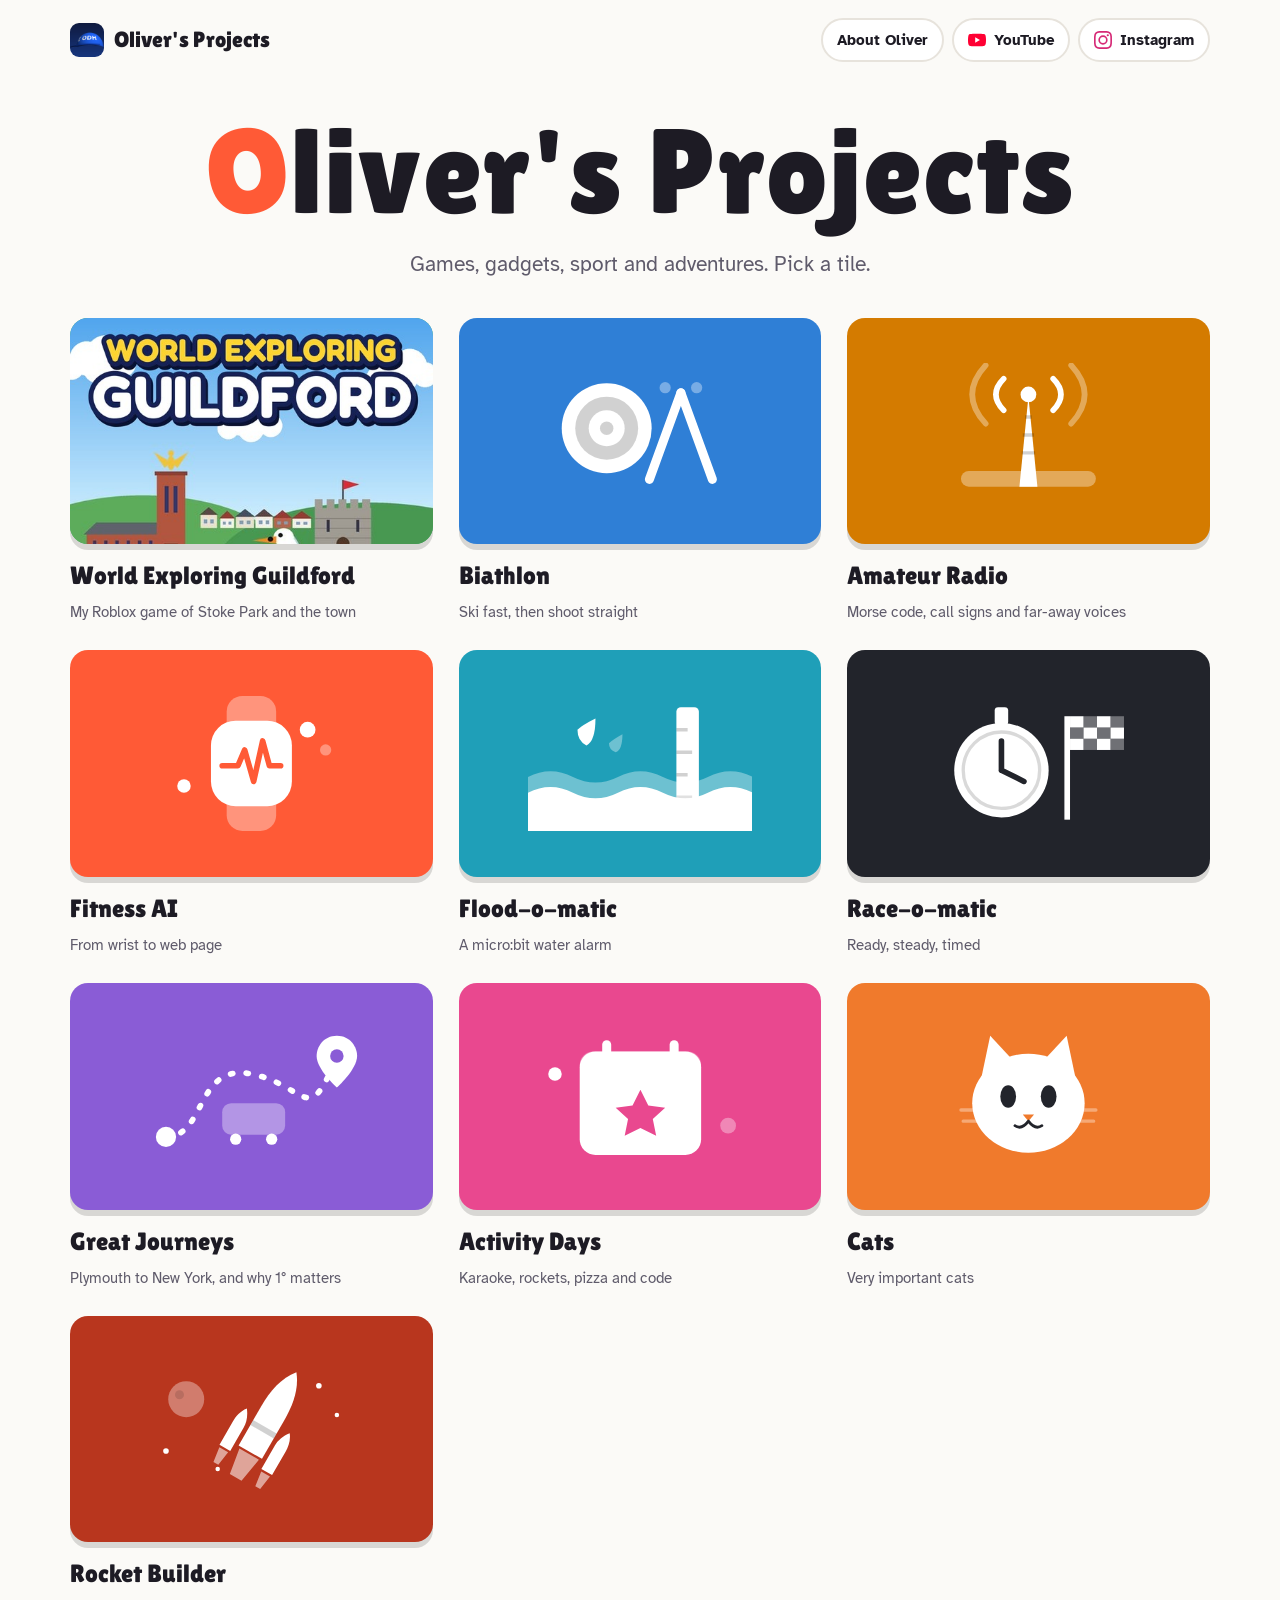
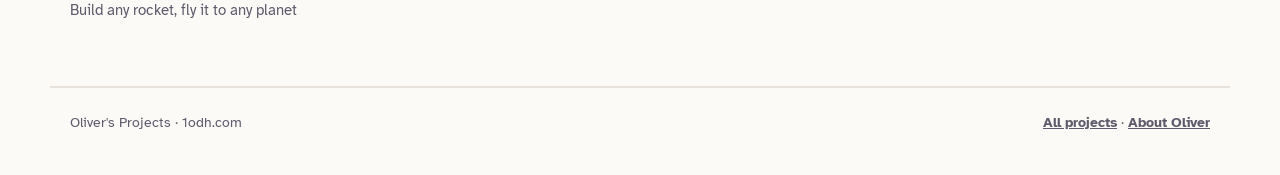
==== index.html @ 53d468f4 "Add files via upload" ====
<!doctype html>
<html lang="en-GB">
<head>
<meta charset="utf-8">
<meta name="viewport" content="width=device-width, initial-scale=1, viewport-fit=cover">
<title>Oliver&#x27;s Projects</title>
<meta name="description" content="Games, gadgets, sport and adventures: everything Oliver has been making.">
<link rel="preconnect" href="https://fonts.googleapis.com">
<link rel="preconnect" href="https://fonts.gstatic.com" crossorigin>
<link rel="stylesheet" href="https://fonts.googleapis.com/css2?family=Atkinson+Hyperlegible:wght@400;700&family=Lilita+One&display=swap">
<link rel="stylesheet" href="style.css">
<link rel="icon" href="favicon.ico" sizes="any">
<link rel="icon" type="image/png" href="favicon.png">
<link rel="apple-touch-icon" href="apple-touch-icon.png">
</head>
<body><header class="topbar">
  <a class="brand" href="index.html"><img class="brand-hat" src="favicon.png" alt="" width="34" height="34">Oliver's Projects</a>
  <nav class="nav" aria-label="Main">
    <a class="pill" href="about.html">About Oliver</a>
    <a class="pill yt" href="https://www.youtube.com/@HamTechVibes" target="_blank" rel="noopener"><svg viewBox="0 0 24 24" aria-hidden="true"><path d="M23.5 6.2a3 3 0 0 0-2.1-2.1C19.5 3.6 12 3.6 12 3.6s-7.5 0-9.4.5A3 3 0 0 0 .5 6.2 31 31 0 0 0 0 12a31 31 0 0 0 .5 5.8 3 3 0 0 0 2.1 2.1c1.9.5 9.4.5 9.4.5s7.5 0 9.4-.5a3 3 0 0 0 2.1-2.1A31 31 0 0 0 24 12a31 31 0 0 0-.5-5.8zM9.6 15.6V8.4l6.3 3.6-6.3 3.6z"/></svg>YouTube</a>
    <a class="pill ig" href="https://www.instagram.com/hamtechvibes" target="_blank" rel="noopener"><svg viewBox="0 0 24 24" aria-hidden="true"><path d="M12 2.2c3.2 0 3.6 0 4.8.1 3.3.1 4.8 1.7 4.9 4.9.1 1.3.1 1.6.1 4.8s0 3.6-.1 4.8c-.1 3.2-1.7 4.8-4.9 4.9-1.3.1-1.6.1-4.8.1s-3.6 0-4.8-.1c-3.3-.1-4.8-1.7-4.9-4.9C2.2 15.6 2.2 15.2 2.2 12s0-3.6.1-4.8C2.4 3.9 3.9 2.4 7.2 2.3 8.4 2.2 8.8 2.2 12 2.2zM12 0C8.7 0 8.3 0 7.1.1 2.7.3.3 2.7.1 7.1 0 8.3 0 8.7 0 12s0 3.7.1 4.9c.2 4.4 2.6 6.8 7 7C8.3 24 8.7 24 12 24s3.7 0 4.9-.1c4.4-.2 6.8-2.6 7-7 .1-1.2.1-1.6.1-4.9s0-3.7-.1-4.9c-.2-4.4-2.6-6.8-7-7C15.7 0 15.3 0 12 0zm0 5.8a6.2 6.2 0 1 0 0 12.4 6.2 6.2 0 0 0 0-12.4zM12 16a4 4 0 1 1 0-8 4 4 0 0 1 0 8zm6.4-11.8a1.4 1.4 0 1 0 0 2.9 1.4 1.4 0 0 0 0-2.9z"/></svg>Instagram</a>
  </nav>
</header>
<section class="home-hero">
  <h1><span class="o">O</span>liver's Projects</h1>
  <p>Games, gadgets, sport and adventures. Pick a tile.</p>
</section>
<main class="grid">
  <a class="tile" href="explore-guildford.html" style="--c: var(--t-guildford)">
    <div class="tile-art"><img src="guildford-explorers-icon.jpg" alt="" loading="lazy"></div>
    <span class="tile-name">World Exploring Guildford</span>
    <span class="tile-sub">My Roblox game of Stoke Park and the town</span>
  </a>
  <a class="tile" href="biathlon.html" style="--c: var(--t-biathlon)">
    <div class="tile-art"><svg viewBox="0 0 200 120" aria-hidden="true">
<circle cx="70" cy="58" r="40" fill="#fff"/><circle cx="70" cy="58" r="28" fill="rgba(0,0,0,.18)"/><circle cx="70" cy="58" r="16" fill="#fff"/><circle cx="70" cy="58" r="6" fill="rgba(0,0,0,.18)"/>
<rect x="118" y="20" width="8" height="90" rx="4" transform="rotate(20 122 65)" fill="#fff"/><rect x="146" y="20" width="8" height="90" rx="4" transform="rotate(-20 150 65)" fill="#fff"/>
<circle cx="150" cy="22" r="5" fill="rgba(255,255,255,.35)"/><circle cx="122" cy="22" r="5" fill="rgba(255,255,255,.35)"/>
</svg></div>
    <span class="tile-name">Biathlon</span>
    <span class="tile-sub">Ski fast, then shoot straight</span>
  </a>
  <a class="tile" href="amateur-radio.html" style="--c: var(--t-radio)">
    <div class="tile-art"><svg viewBox="0 0 200 120" aria-hidden="true">
<path d="M92 110 L100 30 L108 110Z" fill="#fff"/><path d="M94 80 H106 M95 64 H105 M97 48 H103" stroke="rgba(0,0,0,.18)" stroke-width="3"/>
<circle cx="100" cy="28" r="7" fill="#fff"/>
<path d="M78 14 Q64 28 78 42 M122 14 Q136 28 122 42" fill="none" stroke="#fff" stroke-width="5" stroke-linecap="round"/>
<path d="M62 2 Q38 28 62 54 M138 2 Q162 28 138 54" fill="none" stroke="rgba(255,255,255,.35)" stroke-width="5" stroke-linecap="round"/>
<rect x="40" y="96" width="120" height="14" rx="7" fill="rgba(255,255,255,.35)"/>
</svg></div>
    <span class="tile-name">Amateur Radio</span>
    <span class="tile-sub">Morse code, call signs and far-away voices</span>
  </a>
  <a class="tile" href="fitness-ai.html" style="--c: var(--t-fitness)">
    <div class="tile-art"><svg viewBox="0 0 200 120" aria-hidden="true">
<rect x="78" y="0" width="44" height="120" rx="14" fill="rgba(255,255,255,.35)"/>
<rect x="64" y="22" width="72" height="76" rx="22" fill="#fff"/>
<path d="M74 62 H88 L94 48 L102 76 L110 40 L116 62 H126" fill="none" stroke="#ff5a36" stroke-width="5" stroke-linecap="round" stroke-linejoin="round"/>
<circle cx="150" cy="30" r="7" fill="#fff"/><circle cx="166" cy="48" r="5" fill="rgba(255,255,255,.35)"/><circle cx="40" cy="80" r="6" fill="#fff"/>
</svg></div>
    <span class="tile-name">Fitness AI</span>
    <span class="tile-sub">From wrist to web page</span>
  </a>
  <a class="tile" href="flood-o-matic.html" style="--c: var(--t-flood)">
    <div class="tile-art"><svg viewBox="0 0 200 120" aria-hidden="true">
<rect x="132" y="10" width="20" height="100" rx="4" fill="#fff"/>
<path d="M132 30 H142 M132 50 H146 M132 70 H142 M132 90 H146" stroke="rgba(0,0,0,.18)" stroke-width="3"/>
<path d="M0 72 Q20 62 40 72 T80 72 T120 72 T160 72 T200 72 V120 H0Z" fill="rgba(255,255,255,.35)"/>
<path d="M0 86 Q20 76 40 86 T80 86 T120 86 T160 86 T200 86 V120 H0Z" fill="#fff"/>
<path d="M60 20 Q60 40 52 44 Q44 40 44 30 Q48 26 60 20Z" fill="#fff"/><path d="M84 34 Q84 48 78 50 Q72 48 72 42 Q75 39 84 34Z" fill="rgba(255,255,255,.35)"/>
</svg></div>
    <span class="tile-name">Flood-o-matic</span>
    <span class="tile-sub">A micro:bit water alarm</span>
  </a>
  <a class="tile" href="race-o-matic.html" style="--c: var(--t-race)">
    <div class="tile-art"><svg viewBox="0 0 200 120" aria-hidden="true">
<circle cx="76" cy="66" r="42" fill="#fff"/><rect x="70" y="10" width="12" height="16" rx="3" fill="#fff"/>
<circle cx="76" cy="66" r="34" fill="none" stroke="rgba(0,0,0,.15)" stroke-width="3"/>
<path d="M76 66 L76 40 M76 66 L96 76" stroke="#22242b" stroke-width="5" stroke-linecap="round"/>
<rect x="132" y="18" width="5" height="92" fill="#fff"/>
<g fill="#fff"><rect x="137" y="18" width="12" height="10"/><rect x="161" y="18" width="12" height="10"/><rect x="149" y="28" width="12" height="10"/><rect x="173" y="28" width="12" height="10"/><rect x="137" y="38" width="12" height="10"/><rect x="161" y="38" width="12" height="10"/></g>
<g fill="rgba(255,255,255,.35)"><rect x="149" y="18" width="12" height="10"/><rect x="173" y="18" width="12" height="10"/><rect x="137" y="28" width="12" height="10"/><rect x="161" y="28" width="12" height="10"/><rect x="149" y="38" width="12" height="10"/><rect x="173" y="38" width="12" height="10"/></g>
</svg></div>
    <span class="tile-name">Race-o-matic</span>
    <span class="tile-sub">Ready, steady, timed</span>
  </a>
  <a class="tile" href="great-journeys.html" style="--c: var(--t-journeys)">
    <div class="tile-art"><svg viewBox="0 0 200 120" aria-hidden="true">
<path d="M24 96 C60 96 50 30 100 40 S150 90 176 24" fill="none" stroke="#fff" stroke-width="5" stroke-dasharray="2 12" stroke-linecap="round"/>
<circle cx="24" cy="96" r="9" fill="#fff"/>
<path d="M176 6 C164 6 158 16 158 24 C158 36 176 52 176 52 C176 52 194 36 194 24 C194 16 188 6 176 6Z" fill="#fff"/><circle cx="176" cy="24" r="6" fill="#8a5cd6"/>
<rect x="74" y="66" width="56" height="28" rx="8" fill="rgba(255,255,255,.35)"/><circle cx="86" cy="98" r="5" fill="#fff"/><circle cx="118" cy="98" r="5" fill="#fff"/>
</svg></div>
    <span class="tile-name">Great Journeys</span>
    <span class="tile-sub">Plymouth to New York, and why 1° matters</span>
  </a>
  <a class="tile" href="activity-days.html" style="--c: var(--t-activity)">
    <div class="tile-art"><svg viewBox="0 0 200 120" aria-hidden="true">
<rect x="46" y="20" width="108" height="92" rx="14" fill="#fff"/><rect x="46" y="20" width="108" height="24" rx="12" fill="rgba(255,255,255,.35)"/>
<rect x="66" y="10" width="8" height="20" rx="4" fill="#fff"/><rect x="126" y="10" width="8" height="20" rx="4" fill="#fff"/>
<path d="M100 54 L107 68 L122 70 L111 80 L114 95 L100 88 L86 95 L89 80 L78 70 L93 68Z" fill="#e9488f"/>
<circle cx="24" cy="40" r="6" fill="#fff"/><circle cx="178" cy="86" r="7" fill="rgba(255,255,255,.35)"/>
</svg></div>
    <span class="tile-name">Activity Days</span>
    <span class="tile-sub">Karaoke, rockets, pizza and code</span>
  </a>
  <a class="tile" href="cats.html" style="--c: var(--t-cats)">
    <div class="tile-art"><svg viewBox="0 0 200 120" aria-hidden="true">
<path d="M58 44 L66 6 L92 34Z" fill="#fff"/><path d="M142 44 L134 6 L108 34Z" fill="#fff"/>
<ellipse cx="100" cy="66" rx="50" ry="44" fill="#fff"/>
<ellipse cx="82" cy="60" rx="7" ry="10" fill="#22242b"/><ellipse cx="118" cy="60" rx="7" ry="10" fill="#22242b"/>
<path d="M95 76 L105 76 L100 82Z" fill="#f07a2c"/>
<path d="M100 82 Q94 90 88 86 M100 82 Q106 90 112 86" fill="none" stroke="#22242b" stroke-width="2.5" stroke-linecap="round"/>
<path d="M40 72 H70 M42 82 H70 M130 72 H160 M130 82 H158" stroke="rgba(255,255,255,.35)" stroke-width="3" stroke-linecap="round"/>
</svg></div>
    <span class="tile-name">Cats</span>
    <span class="tile-sub">Very important cats</span>
  </a>
  <a class="tile" href="mars-rocket.html" style="--c: var(--t-rocket)">
    <div class="tile-art"><svg viewBox="0 0 200 120" aria-hidden="true">
<circle cx="42" cy="34" r="16" fill="rgba(255,255,255,.35)"/><circle cx="36" cy="30" r="4" fill="rgba(0,0,0,.12)"/>
<g fill="#fff"><circle cx="160" cy="22" r="2.5"/><circle cx="176" cy="48" r="2"/><circle cx="70" cy="96" r="2"/><circle cx="24" cy="80" r="2.5"/></g>
<g transform="rotate(30 110 62)">
<path d="M110 2c-9 11-12 26-12 42v40h24V44c0-16-3-31-12-42z" fill="#fff"/>
<rect x="98" y="58" width="24" height="5" fill="rgba(0,0,0,.18)"/>
<path d="M88 52c-4 5-5 11-5 16v24h11V68c0-5-2-11-6-16zM132 52c-4 5-6 11-6 16v24h11V68c0-5-1-11-5-16z" fill="#fff"/>
<path d="M100 86h20l-4 24h-12zM84 94h9l-2 14h-5zM127 94h9l-2 14h-5z" fill="rgba(255,255,255,.55)"/>
</g>
</svg></div>
    <span class="tile-name">Rocket Builder</span>
    <span class="tile-sub">Build any rocket, fly it to any planet</span>
  </a>
</main>
<footer class="site">
  <span>Oliver's Projects · 1odh.com</span>
  <span><a href="index.html">All projects</a> · <a href="about.html">About Oliver</a></span>
</footer>
</body>
</html>
---- style.css ----
/* Oliver's Projects — shared styles
   Layout: big playful title, then a grid of chunky coloured tiles, each a little poster for one project. */
:root {
  --bg: #fbfaf7;
  --surface: #ffffff;
  --ink: #1d1b24;
  --muted: #5f5b6b;
  --line: #e7e3dc;
  --accent: #ff5a36;
  --display: "Lilita One", "Arial Rounded MT Bold", "Trebuchet MS", sans-serif;
  --body: "Atkinson Hyperlegible", "Segoe UI", system-ui, sans-serif;
  --mono: "JetBrains Mono", ui-monospace, Menlo, monospace;

  /* tile colours */
  --t-guildford: #3fae6a;
  --t-biathlon: #2f7fd6;
  --t-radio: #d47b00;
  --t-fitness: #ff5a36;
  --t-flood: #1f9fb8;
  --t-race: #22242b;
  --t-journeys: #8a5cd6;
  --t-activity: #e9488f;
  --t-cats: #f07a2c;
  --t-rocket: #b8361e;
}
@media (prefers-color-scheme: dark) {
  :root:not([data-theme="light"]) {
    --bg: #15141a; --surface: #1e1d25; --ink: #f2f0f6; --muted: #a8a3b5; --line: #2e2c38;
    --t-race: #3a3d48; color-scheme: dark;
  }
}
:root[data-theme="dark"] {
  --bg: #15141a; --surface: #1e1d25; --ink: #f2f0f6; --muted: #a8a3b5; --line: #2e2c38;
  --t-race: #3a3d48; color-scheme: dark;
}

* { box-sizing: border-box; }
html { -webkit-text-size-adjust: 100%; }
body { margin: 0; background: var(--bg); color: var(--ink); font: 17px/1.6 var(--body); }
img, svg { max-width: 100%; }
a { color: inherit; }
a:focus-visible, button:focus-visible { outline: 3px solid var(--accent); outline-offset: 3px; border-radius: 6px; }
h1, h2, h3 { font-family: var(--display); font-weight: 400; line-height: 1.05; margin: 0; text-wrap: balance; letter-spacing: 0.01em; }
p { margin: 0; }

/* ---------- top bar ---------- */
.topbar { max-width: 1180px; margin: 0 auto; padding-inline: 20px; padding-block: 18px;
  display: flex; flex-wrap: wrap; align-items: center; justify-content: space-between; gap: 12px; }
.brand { font-family: var(--display); font-size: 22px; text-decoration: none; display: inline-flex; align-items: center; gap: 10px; }
.brand-dot { width: 30px; height: 30px; border-radius: 9px; background: var(--accent); display: grid; place-items: center; color: #fff; font-size: 15px; }
.nav { display: flex; flex-wrap: wrap; gap: 8px; align-items: center; }
.pill { display: inline-flex; align-items: center; gap: 8px; text-decoration: none; font-weight: 700; font-size: 15px;
  padding: 8px 14px; border-radius: 999px; border: 2px solid var(--line); background: var(--surface);
  transition: transform .15s ease, border-color .15s ease; }
.pill:hover { transform: translateY(-2px); border-color: var(--ink); }
.pill svg { width: 18px; height: 18px; flex: none; }
.pill.yt svg { fill: #ff0033; }
.pill.ig svg { fill: #d62976; }

/* ---------- home hero ---------- */
.home-hero { max-width: 1180px; margin: 0 auto; padding-inline: 20px; padding-block: 28px 36px; text-align: center; display: grid; gap: 14px; justify-items: center; }
.home-hero h1 { font-size: clamp(54px, 11vw, 120px); }
.home-hero h1 .o { color: var(--accent); display: inline-block; transform: rotate(-6deg); }
.home-hero p { color: var(--muted); font-size: clamp(17px, 2.2vw, 21px); max-width: 40ch; }

/* ---------- tile grid ---------- */
.grid { max-width: 1180px; margin: 0 auto; padding-inline: 20px; padding-block: 0 64px;
  display: grid; grid-template-columns: repeat(auto-fill, minmax(min(100%, 320px), 1fr)); gap: 26px; }
.tile { display: grid; gap: 12px; text-decoration: none; color: inherit; }
.tile-art { aspect-ratio: 16 / 10; border-radius: 18px; background: var(--c); position: relative; overflow: hidden;
  display: grid; place-items: center; box-shadow: 0 6px 0 rgba(0,0,0,.14);
  transition: transform .2s cubic-bezier(.3,1.6,.5,1), box-shadow .2s ease; max-width: 100%; }
.tile-art svg { width: 62%; height: auto; }
.tile:hover .tile-art { transform: translateY(-6px) rotate(-1deg); box-shadow: 0 12px 0 rgba(0,0,0,.14); }
.tile-name { font-family: var(--display); font-size: 25px; }
.tile-sub { color: var(--muted); font-size: 15px; margin-top: -8px; }
@media (prefers-reduced-motion: reduce) { .tile-art, .pill { transition: none; } .tile:hover .tile-art { transform: none; } }

/* ---------- project page ---------- */
.p-hero { background: var(--c); color: #fff; }
.p-hero-inner { max-width: 1080px; margin: 0 auto; padding-inline: 20px; padding-block: 36px 44px;
  display: grid; grid-template-columns: minmax(0, 1.3fr) minmax(0, 1fr); gap: 28px; align-items: center; }
.p-hero h1 { font-size: clamp(44px, 8vw, 84px); }
.p-hero .tagline { font-size: clamp(18px, 2.4vw, 22px); opacity: .95; max-width: 34ch; margin-top: 12px; }
.p-hero .back { display: inline-block; margin-bottom: 18px; font-weight: 700; text-decoration: none; opacity: .9; }
.p-hero .back:hover { opacity: 1; text-decoration: underline; }
.p-hero svg { width: 100%; max-width: 360px; justify-self: center; }
@media (max-width: 720px) { .p-hero-inner { grid-template-columns: 1fr; } .p-hero svg { max-width: 220px; } }

.content { max-width: 760px; margin: 0 auto; padding-inline: 20px; padding-block: 44px 72px; display: grid; gap: 40px; }
.block { display: grid; gap: 14px; }
.block h2 { font-size: 32px; }
.block p, .block li { max-width: 65ch; }
.block ul { margin: 0; padding-left: 22px; display: grid; gap: 6px; }
.facts { display: grid; grid-template-columns: repeat(auto-fit, minmax(min(100%, 200px), 1fr)); gap: 12px; }
.fact { background: var(--surface); border: 2px solid var(--line); border-radius: 14px; padding: 14px 16px; display: grid; gap: 4px; }
.fact b { font-family: var(--display); font-weight: 400; font-size: 20px; color: var(--c); }
.fact span { color: var(--muted); font-size: 15px; }
.todo { border: 2px dashed var(--line); border-radius: 14px; padding: 16px 18px; color: var(--muted); font-style: italic; }
.todo::before { content: "To fill in: "; font-style: normal; font-weight: 700; color: var(--c); }
.steps { list-style: none; padding: 0; margin: 0; display: grid; gap: 10px; counter-reset: s; }
.steps li { display: grid; grid-template-columns: 36px minmax(0, 1fr); gap: 12px; align-items: start; }
.steps li::before { counter-increment: s; content: counter(s); width: 36px; height: 36px; border-radius: 50%;
  display: grid; place-items: center; background: var(--c); color: #fff; font-family: var(--display); font-size: 18px; }
.steps li div { padding-top: 5px; min-width: 0; }
.steps li span { color: var(--muted); }
.cta { display: inline-flex; align-items: center; gap: 8px; background: var(--c); color: #fff; text-decoration: none;
  font-weight: 700; padding: 12px 20px; border-radius: 999px; justify-self: start; box-shadow: 0 4px 0 rgba(0,0,0,.18); }
.cta:hover { transform: translateY(-2px); }

.more { max-width: 1080px; margin: 0 auto; padding-inline: 20px; padding-block: 0 64px; display: grid; gap: 18px; }
.more h2 { font-size: 28px; }
.more-row { display: grid; grid-template-columns: repeat(auto-fill, minmax(min(100%, 150px), 1fr)); gap: 14px; }
.more-row a { display: grid; gap: 8px; text-decoration: none; font-weight: 700; font-size: 15px; }
.more-row .mini { aspect-ratio: 16 / 10; border-radius: 12px; background: var(--c); display: grid; place-items: center; }
.more-row .mini svg { width: 55%; height: auto; }

/* ---------- about ---------- */
.about-hero { max-width: 1080px; margin: 0 auto; padding-inline: 20px; padding-block: 24px 8px;
  display: grid; grid-template-columns: auto minmax(0, 1fr); gap: 28px; align-items: center; }
.avatar { width: 150px; height: 150px; border-radius: 40px; background: var(--accent); display: grid; place-items: center; transform: rotate(-4deg); }
.avatar span { font-family: var(--display); color: #fff; font-size: 64px; }
.about-hero h1 { font-size: clamp(44px, 8vw, 80px); }
@media (max-width: 560px) { .about-hero { grid-template-columns: 1fr; } .avatar { width: 110px; height: 110px; border-radius: 30px; } .avatar span { font-size: 46px; } }
.tags { display: flex; flex-wrap: wrap; gap: 8px; }
.tag { padding: 6px 12px; border-radius: 999px; background: var(--surface); border: 2px solid var(--line); font-size: 15px; font-weight: 700; }

footer.site { max-width: 1180px; margin: 0 auto; padding-inline: 20px; padding-block: 24px 40px; border-top: 2px solid var(--line);
  color: var(--muted); font-size: 14px; display: flex; flex-wrap: wrap; justify-content: space-between; gap: 10px; }
footer.site a { font-weight: 700; }

/* ---------- interactive toys on project pages ---------- */
.toy { background: var(--surface); border: 2px solid var(--line); border-radius: 18px; padding: 18px; display: grid; gap: 14px; }
.toy-head { display: flex; flex-wrap: wrap; justify-content: space-between; align-items: baseline; gap: 8px; }
.toy-head h2 { font-size: 28px; }
.toy-note { color: var(--muted); font-size: 15px; }
.btn { font: 700 16px var(--body); border: 0; border-radius: 999px; padding: 10px 18px; cursor: pointer;
  background: var(--c); color: #fff; box-shadow: 0 4px 0 rgba(0,0,0,.18); }
.btn:active { transform: translateY(2px); box-shadow: 0 2px 0 rgba(0,0,0,.18); }
.btn.ghost { background: var(--surface); color: var(--ink); border: 2px solid var(--line); box-shadow: none; }
.toy canvas { width: 100%; height: auto; display: block; border-radius: 12px; touch-action: manipulation; cursor: crosshair; max-width: 100%; }
.score { font: 400 22px var(--display); }
.row { display: flex; flex-wrap: wrap; gap: 10px; align-items: center; }
.toy input[type="text"] { font: 17px var(--body); padding: 10px 14px; border-radius: 12px; border: 2px solid var(--line);
  background: var(--bg); color: var(--ink); flex: 1 1 220px; min-width: 0; }
.toy input[type="range"] { flex: 1 1 220px; accent-color: var(--c); }
.morse { font: 500 20px/1.7 var(--mono); letter-spacing: .08em; overflow-wrap: anywhere; min-height: 1.7em; color: var(--c); }
.big-number { font: 400 clamp(36px, 7vw, 56px)/1 var(--display); color: var(--c); font-variant-numeric: tabular-nums; }
.chain { display: grid; grid-template-columns: repeat(3, minmax(0, 1fr)); gap: 10px; }
.node { border-radius: 14px; border: 2px solid var(--line); padding: 12px; display: grid; gap: 6px; justify-items: center; text-align: center; font-size: 14px; color: var(--muted); }
.node b { color: var(--ink); font-size: 15px; }
.led { display: grid; grid-template-columns: repeat(5, 10px); gap: 3px; }
.led i { width: 10px; height: 10px; border-radius: 2px; background: var(--line); }
.led i.on { background: #ff3b30; box-shadow: 0 0 6px #ff3b30; }
@media (max-width: 480px) { .chain { grid-template-columns: 1fr; } }

/* ---------- game card, hat, call sign ---------- */
.game-card { display: grid; grid-template-columns: minmax(0, 200px) minmax(0, 1fr); gap: 22px; align-items: center;
  background: var(--surface); border: 2px solid var(--line); border-radius: 18px; padding: 18px; }
.game-card img { width: 100%; height: auto; border-radius: 16px; display: block; max-width: 100%; }
.game-card-text { display: grid; gap: 10px; min-width: 0; }
.game-card-text h2 { font-size: 30px; }
.game-card.hat { grid-template-columns: minmax(0, 150px) minmax(0, 1fr); }
@media (max-width: 520px) { .game-card, .game-card.hat { grid-template-columns: 1fr; } .game-card img { max-width: 220px; } }
.callsign { display: grid; gap: 4px; justify-items: start; background: var(--c); color: #fff; border-radius: 18px; padding: 20px 22px; box-shadow: 0 6px 0 rgba(0,0,0,.14); }
.cs-label { font-weight: 700; font-size: 14px; letter-spacing: .1em; text-transform: uppercase; opacity: .9; }
.cs { font: 400 clamp(48px, 11vw, 84px)/1 var(--display); letter-spacing: .04em; }
.cs-phon { font-size: 15px; opacity: .95; }
.tile-art img { width: 100%; height: 100%; object-fit: cover; display: block; }
.more-row .mini { position: relative; overflow: hidden; }
/* picture tiles: pin the image inside the tile so it can't spill over its neighbours */
.more-row .mini img { position: absolute; inset: 0; width: 100%; height: 100%; object-fit: cover; object-position: top; border-radius: 12px; display: block; }
.photo { margin: 0; display: grid; gap: 8px; }
.photo img { width: 100%; height: auto; border-radius: 18px; display: block; max-width: 100%; }
.photo figcaption { color: var(--muted); font-size: 15px; }
.brand-hat { width: 34px; height: 34px; border-radius: 9px; display: block; }
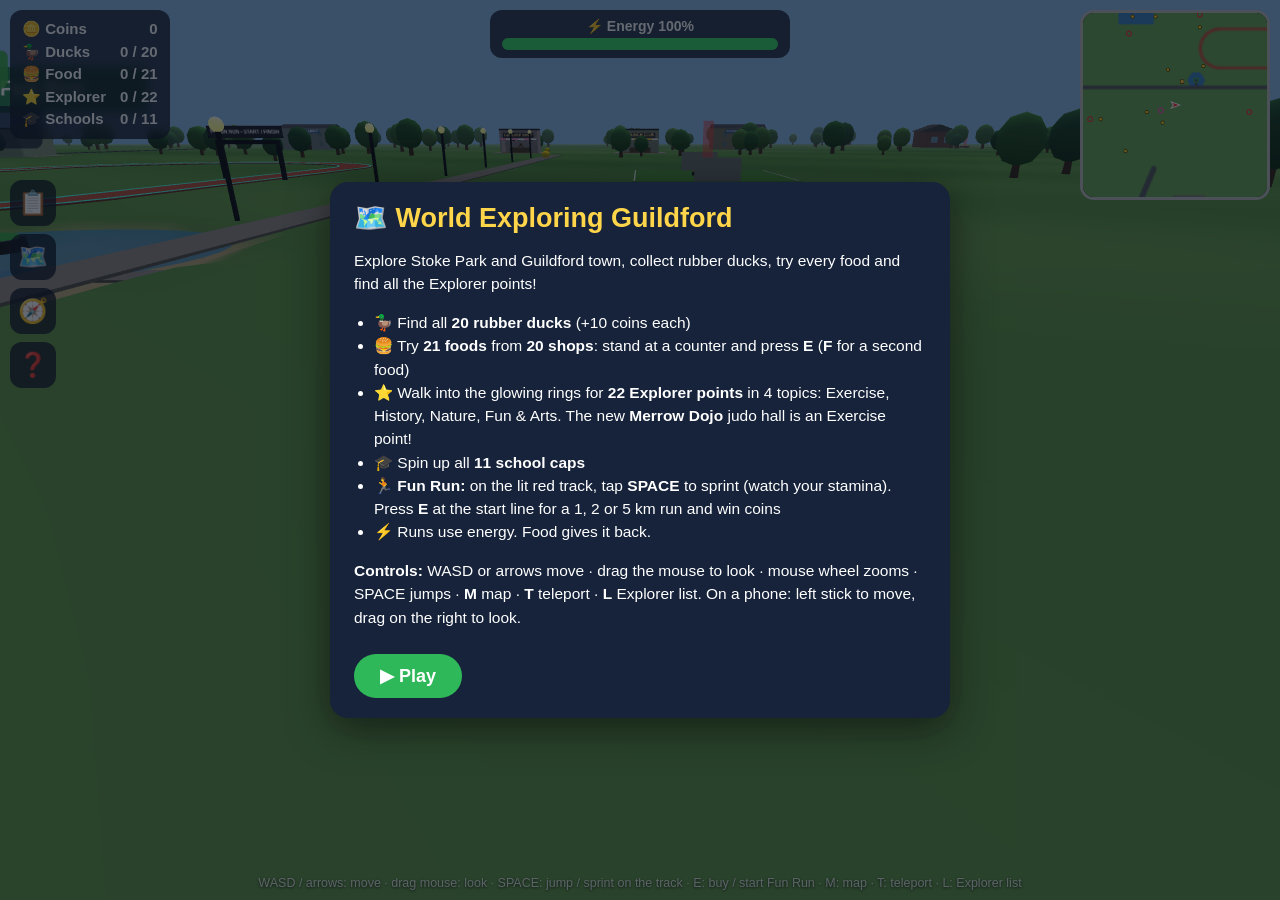
==== commit 35486915: "Add files via upload" ====
--- a/index.html
+++ b/index.html
@@ -1,139 +1,108 @@
-<!doctype html>
-<html lang="en-GB">
+<!DOCTYPE html>
+<html lang="en">
 <head>
 <meta charset="utf-8">
-<meta name="viewport" content="width=device-width, initial-scale=1, viewport-fit=cover">
-<title>Oliver&#x27;s Projects</title>
-<meta name="description" content="Games, gadgets, sport and adventures: everything Oliver has been making.">
-<link rel="preconnect" href="https://fonts.googleapis.com">
-<link rel="preconnect" href="https://fonts.gstatic.com" crossorigin>
-<link rel="stylesheet" href="https://fonts.googleapis.com/css2?family=Atkinson+Hyperlegible:wght@400;700&family=Lilita+One&display=swap">
-<link rel="stylesheet" href="style.css">
-<link rel="icon" href="favicon.ico" sizes="any">
-<link rel="icon" type="image/png" href="favicon.png">
-<link rel="apple-touch-icon" href="apple-touch-icon.png">
+<meta name="viewport" content="width=device-width, initial-scale=1, maximum-scale=1, user-scalable=no">
+<title>World Exploring Guildford · Oliver&#x27;s Projects</title>
+<link rel="icon" type="image/png" href="../favicon.png">
+<style>
+  :root { --ink:#fff; --panel:rgba(18,26,40,.78); --gold:#ffd54a; }
+  * { box-sizing:border-box; -webkit-tap-highlight-color:transparent; }
+  html,body { margin:0; height:100%; overflow:hidden; background:#8fbce8; font-family:"Segoe UI",Roboto,Arial,sans-serif; color:var(--ink); touch-action:none; user-select:none; }
+  canvas#view { position:fixed; inset:0; width:100%; height:100%; display:block; }
+  .panel { background:var(--panel); border-radius:12px; padding:8px 12px; backdrop-filter:blur(4px); }
+  #stats { position:fixed; left:10px; top:10px; font-size:15px; line-height:1.5; font-weight:600; min-width:150px; }
+  #stats div span { float:right; margin-left:14px; font-variant-numeric:tabular-nums; }
+  #energyBox { position:fixed; left:50%; top:10px; transform:translateX(-50%); width:min(300px,50vw); text-align:center; font-weight:700; font-size:14px; }
+  .bar { height:12px; border-radius:7px; background:rgba(255,255,255,.2); overflow:hidden; margin-top:4px; }
+  .bar > i { display:block; height:100%; width:50%; background:#3ddc6b; transition:width .15s; }
+  #runBox { position:fixed; left:50%; top:78px; transform:translateX(-50%); width:min(330px,70vw); display:none; font-size:14px; font-weight:700; }
+  #runBox .row { margin:3px 0; }
+  #stamBar > i { background:#ffc83c; } #runBar > i { background:#44b0ff; }
+  #toasts { position:fixed; left:50%; top:150px; transform:translateX(-50%); display:flex; flex-direction:column; align-items:center; gap:6px; pointer-events:none; width:90vw; }
+  .toast { background:rgba(20,30,50,.88); padding:7px 14px; border-radius:20px; font-weight:700; font-size:15px; text-align:center; animation:pop .25s ease-out; max-width:90vw; }
+  @keyframes pop { from { transform:scale(.8); opacity:0; } to { transform:scale(1); opacity:1; } }
+  #prompt { position:fixed; left:50%; bottom:130px; transform:translateX(-50%); display:none; font-weight:700; font-size:16px; text-align:center; }
+  #prompt b { background:#fff; color:#222; border-radius:5px; padding:1px 8px; margin-right:6px; }
+  #buttons { position:fixed; left:10px; top:180px; display:flex; flex-direction:column; gap:8px; }
+  .ib { width:46px; height:46px; border-radius:12px; border:0; background:var(--panel); color:#fff; font-size:24px; cursor:pointer; }
+  .ib:hover { background:rgba(60,90,150,.9); }
+  #minimap { position:fixed; right:10px; top:10px; width:190px; height:190px; border-radius:14px; border:3px solid rgba(255,255,255,.75); background:#000; cursor:pointer; }
+  .overlay { position:fixed; inset:0; display:none; align-items:center; justify-content:center; background:rgba(8,14,26,.62); z-index:20; }
+  .card { background:#16233a; border-radius:18px; padding:20px 24px; max-width:min(620px,94vw); max-height:92vh; overflow:auto; box-shadow:0 10px 40px rgba(0,0,0,.5); }
+  .card h1 { margin:0 0 6px; font-size:27px; color:var(--gold); } .card h2 { margin:0 0 10px; font-size:22px; color:var(--gold); }
+  .card p, .card li { font-size:15.5px; line-height:1.5; } .card ul { padding-left:20px; margin:8px 0; }
+  .big { display:inline-block; margin-top:10px; padding:11px 26px; border-radius:26px; border:0; font-size:18px; font-weight:800; background:#2fb85a; color:#fff; cursor:pointer; }
+  .big:hover { background:#38d068; } .big.gray { background:#4a5a78; }
+  .runopt { display:block; width:100%; text-align:left; margin:8px 0; padding:12px 14px; border-radius:12px; border:0; background:#26385a; color:#fff; font-size:16px; cursor:pointer; }
+  .runopt:hover { background:#34508a; } .runopt small { display:block; opacity:.8; font-size:13px; margin-top:2px; }
+  #mapBig { width:min(84vw,70vh,680px); height:min(84vw,70vh,680px); border-radius:12px; display:block; }
+  .tp button { display:block; width:100%; text-align:left; margin:4px 0; padding:9px 12px; border:0; border-radius:10px; background:#26385a; color:#fff; font-size:15px; cursor:pointer; }
+  .tp button:hover { background:#34508a; }
+  .topic { margin:10px 0 4px; font-weight:800; font-size:16px; } .spot { font-size:14.5px; margin-left:8px; opacity:.55; } .spot.got { opacity:1; color:#8dffa4; }
+  #joy { position:fixed; left:24px; bottom:28px; width:120px; height:120px; border-radius:50%; background:rgba(255,255,255,.13); border:2px solid rgba(255,255,255,.35); display:none; }
+  #joy i { position:absolute; left:40px; top:40px; width:40px; height:40px; border-radius:50%; background:rgba(255,255,255,.55); }
+  .mb { position:fixed; right:22px; width:68px; height:68px; border-radius:50%; border:2px solid rgba(255,255,255,.5); background:rgba(40,60,100,.6); color:#fff; font-size:20px; font-weight:800; display:none; }
+  #bJump { bottom:40px; } #bE { bottom:120px; right:100px; } #bF { bottom:196px; right:22px; }
+  body.touch #joy, body.touch .mb { display:block; } body.touch #bF { display:none; } body.touch #minimap { width:130px; height:130px; }
+  #hint { position:fixed; left:50%; bottom:10px; transform:translateX(-50%); font-size:12.5px; opacity:.85; text-shadow:0 1px 3px #000; text-align:center; width:96vw; pointer-events:none; }
+  body.touch #hint { display:none; }
+  @media (max-width:640px) {
+    #stats { font-size:13px; min-width:125px; padding:6px 9px; }
+    #energyBox { left:10px; top:128px; transform:none; width:150px; font-size:13px; }
+    #buttons { top:196px; } .ib { width:40px; height:40px; font-size:20px; }
+    #runBox { top:auto; bottom:215px; width:80vw; }
+    #toasts { top:auto; bottom:290px; }
+    #prompt { bottom:190px; font-size:14px; max-width:92vw; }
+  }
+</style>
 </head>
-<body><header class="topbar">
-  <a class="brand" href="index.html"><img class="brand-hat" src="favicon.png" alt="" width="34" height="34">Oliver's Projects</a>
-  <nav class="nav" aria-label="Main">
-    <a class="pill" href="about.html">About Oliver</a>
-    <a class="pill yt" href="https://www.youtube.com/@HamTechVibes" target="_blank" rel="noopener"><svg viewBox="0 0 24 24" aria-hidden="true"><path d="M23.5 6.2a3 3 0 0 0-2.1-2.1C19.5 3.6 12 3.6 12 3.6s-7.5 0-9.4.5A3 3 0 0 0 .5 6.2 31 31 0 0 0 0 12a31 31 0 0 0 .5 5.8 3 3 0 0 0 2.1 2.1c1.9.5 9.4.5 9.4.5s7.5 0 9.4-.5a3 3 0 0 0 2.1-2.1A31 31 0 0 0 24 12a31 31 0 0 0-.5-5.8zM9.6 15.6V8.4l6.3 3.6-6.3 3.6z"/></svg>YouTube</a>
-    <a class="pill ig" href="https://www.instagram.com/hamtechvibes" target="_blank" rel="noopener"><svg viewBox="0 0 24 24" aria-hidden="true"><path d="M12 2.2c3.2 0 3.6 0 4.8.1 3.3.1 4.8 1.7 4.9 4.9.1 1.3.1 1.6.1 4.8s0 3.6-.1 4.8c-.1 3.2-1.7 4.8-4.9 4.9-1.3.1-1.6.1-4.8.1s-3.6 0-4.8-.1c-3.3-.1-4.8-1.7-4.9-4.9C2.2 15.6 2.2 15.2 2.2 12s0-3.6.1-4.8C2.4 3.9 3.9 2.4 7.2 2.3 8.4 2.2 8.8 2.2 12 2.2zM12 0C8.7 0 8.3 0 7.1.1 2.7.3.3 2.7.1 7.1 0 8.3 0 8.7 0 12s0 3.7.1 4.9c.2 4.4 2.6 6.8 7 7C8.3 24 8.7 24 12 24s3.7 0 4.9-.1c4.4-.2 6.8-2.6 7-7 .1-1.2.1-1.6.1-4.9s0-3.7-.1-4.9c-.2-4.4-2.6-6.8-7-7C15.7 0 15.3 0 12 0zm0 5.8a6.2 6.2 0 1 0 0 12.4 6.2 6.2 0 0 0 0-12.4zM12 16a4 4 0 1 1 0-8 4 4 0 0 1 0 8zm6.4-11.8a1.4 1.4 0 1 0 0 2.9 1.4 1.4 0 0 0 0-2.9z"/></svg>Instagram</a>
-  </nav>
-</header>
-<section class="home-hero">
-  <h1><span class="o">O</span>liver's Projects</h1>
-  <p>Games, gadgets, sport and adventures. Pick a tile.</p>
-</section>
-<main class="grid">
-  <a class="tile" href="explore-guildford.html" style="--c: var(--t-guildford)">
-    <div class="tile-art"><img src="guildford-explorers-icon.jpg" alt="" loading="lazy"></div>
-    <span class="tile-name">World Exploring Guildford</span>
-    <span class="tile-sub">My Roblox game of Stoke Park and the town</span>
-  </a>
-  <a class="tile" href="biathlon.html" style="--c: var(--t-biathlon)">
-    <div class="tile-art"><svg viewBox="0 0 200 120" aria-hidden="true">
-<circle cx="70" cy="58" r="40" fill="#fff"/><circle cx="70" cy="58" r="28" fill="rgba(0,0,0,.18)"/><circle cx="70" cy="58" r="16" fill="#fff"/><circle cx="70" cy="58" r="6" fill="rgba(0,0,0,.18)"/>
-<rect x="118" y="20" width="8" height="90" rx="4" transform="rotate(20 122 65)" fill="#fff"/><rect x="146" y="20" width="8" height="90" rx="4" transform="rotate(-20 150 65)" fill="#fff"/>
-<circle cx="150" cy="22" r="5" fill="rgba(255,255,255,.35)"/><circle cx="122" cy="22" r="5" fill="rgba(255,255,255,.35)"/>
-</svg></div>
-    <span class="tile-name">Biathlon</span>
-    <span class="tile-sub">Ski fast, then shoot straight</span>
-  </a>
-  <a class="tile" href="amateur-radio.html" style="--c: var(--t-radio)">
-    <div class="tile-art"><svg viewBox="0 0 200 120" aria-hidden="true">
-<path d="M92 110 L100 30 L108 110Z" fill="#fff"/><path d="M94 80 H106 M95 64 H105 M97 48 H103" stroke="rgba(0,0,0,.18)" stroke-width="3"/>
-<circle cx="100" cy="28" r="7" fill="#fff"/>
-<path d="M78 14 Q64 28 78 42 M122 14 Q136 28 122 42" fill="none" stroke="#fff" stroke-width="5" stroke-linecap="round"/>
-<path d="M62 2 Q38 28 62 54 M138 2 Q162 28 138 54" fill="none" stroke="rgba(255,255,255,.35)" stroke-width="5" stroke-linecap="round"/>
-<rect x="40" y="96" width="120" height="14" rx="7" fill="rgba(255,255,255,.35)"/>
-</svg></div>
-    <span class="tile-name">Amateur Radio</span>
-    <span class="tile-sub">Morse code, call signs and far-away voices</span>
-  </a>
-  <a class="tile" href="fitness-ai.html" style="--c: var(--t-fitness)">
-    <div class="tile-art"><svg viewBox="0 0 200 120" aria-hidden="true">
-<rect x="78" y="0" width="44" height="120" rx="14" fill="rgba(255,255,255,.35)"/>
-<rect x="64" y="22" width="72" height="76" rx="22" fill="#fff"/>
-<path d="M74 62 H88 L94 48 L102 76 L110 40 L116 62 H126" fill="none" stroke="#ff5a36" stroke-width="5" stroke-linecap="round" stroke-linejoin="round"/>
-<circle cx="150" cy="30" r="7" fill="#fff"/><circle cx="166" cy="48" r="5" fill="rgba(255,255,255,.35)"/><circle cx="40" cy="80" r="6" fill="#fff"/>
-</svg></div>
-    <span class="tile-name">Fitness AI</span>
-    <span class="tile-sub">From wrist to web page</span>
-  </a>
-  <a class="tile" href="flood-o-matic.html" style="--c: var(--t-flood)">
-    <div class="tile-art"><svg viewBox="0 0 200 120" aria-hidden="true">
-<rect x="132" y="10" width="20" height="100" rx="4" fill="#fff"/>
-<path d="M132 30 H142 M132 50 H146 M132 70 H142 M132 90 H146" stroke="rgba(0,0,0,.18)" stroke-width="3"/>
-<path d="M0 72 Q20 62 40 72 T80 72 T120 72 T160 72 T200 72 V120 H0Z" fill="rgba(255,255,255,.35)"/>
-<path d="M0 86 Q20 76 40 86 T80 86 T120 86 T160 86 T200 86 V120 H0Z" fill="#fff"/>
-<path d="M60 20 Q60 40 52 44 Q44 40 44 30 Q48 26 60 20Z" fill="#fff"/><path d="M84 34 Q84 48 78 50 Q72 48 72 42 Q75 39 84 34Z" fill="rgba(255,255,255,.35)"/>
-</svg></div>
-    <span class="tile-name">Flood-o-matic</span>
-    <span class="tile-sub">A micro:bit water alarm</span>
-  </a>
-  <a class="tile" href="race-o-matic.html" style="--c: var(--t-race)">
-    <div class="tile-art"><svg viewBox="0 0 200 120" aria-hidden="true">
-<circle cx="76" cy="66" r="42" fill="#fff"/><rect x="70" y="10" width="12" height="16" rx="3" fill="#fff"/>
-<circle cx="76" cy="66" r="34" fill="none" stroke="rgba(0,0,0,.15)" stroke-width="3"/>
-<path d="M76 66 L76 40 M76 66 L96 76" stroke="#22242b" stroke-width="5" stroke-linecap="round"/>
-<rect x="132" y="18" width="5" height="92" fill="#fff"/>
-<g fill="#fff"><rect x="137" y="18" width="12" height="10"/><rect x="161" y="18" width="12" height="10"/><rect x="149" y="28" width="12" height="10"/><rect x="173" y="28" width="12" height="10"/><rect x="137" y="38" width="12" height="10"/><rect x="161" y="38" width="12" height="10"/></g>
-<g fill="rgba(255,255,255,.35)"><rect x="149" y="18" width="12" height="10"/><rect x="173" y="18" width="12" height="10"/><rect x="137" y="28" width="12" height="10"/><rect x="161" y="28" width="12" height="10"/><rect x="149" y="38" width="12" height="10"/><rect x="173" y="38" width="12" height="10"/></g>
-</svg></div>
-    <span class="tile-name">Race-o-matic</span>
-    <span class="tile-sub">Ready, steady, timed</span>
-  </a>
-  <a class="tile" href="great-journeys.html" style="--c: var(--t-journeys)">
-    <div class="tile-art"><svg viewBox="0 0 200 120" aria-hidden="true">
-<path d="M24 96 C60 96 50 30 100 40 S150 90 176 24" fill="none" stroke="#fff" stroke-width="5" stroke-dasharray="2 12" stroke-linecap="round"/>
-<circle cx="24" cy="96" r="9" fill="#fff"/>
-<path d="M176 6 C164 6 158 16 158 24 C158 36 176 52 176 52 C176 52 194 36 194 24 C194 16 188 6 176 6Z" fill="#fff"/><circle cx="176" cy="24" r="6" fill="#8a5cd6"/>
-<rect x="74" y="66" width="56" height="28" rx="8" fill="rgba(255,255,255,.35)"/><circle cx="86" cy="98" r="5" fill="#fff"/><circle cx="118" cy="98" r="5" fill="#fff"/>
-</svg></div>
-    <span class="tile-name">Great Journeys</span>
-    <span class="tile-sub">Plymouth to New York, and why 1° matters</span>
-  </a>
-  <a class="tile" href="activity-days.html" style="--c: var(--t-activity)">
-    <div class="tile-art"><svg viewBox="0 0 200 120" aria-hidden="true">
-<rect x="46" y="20" width="108" height="92" rx="14" fill="#fff"/><rect x="46" y="20" width="108" height="24" rx="12" fill="rgba(255,255,255,.35)"/>
-<rect x="66" y="10" width="8" height="20" rx="4" fill="#fff"/><rect x="126" y="10" width="8" height="20" rx="4" fill="#fff"/>
-<path d="M100 54 L107 68 L122 70 L111 80 L114 95 L100 88 L86 95 L89 80 L78 70 L93 68Z" fill="#e9488f"/>
-<circle cx="24" cy="40" r="6" fill="#fff"/><circle cx="178" cy="86" r="7" fill="rgba(255,255,255,.35)"/>
-</svg></div>
-    <span class="tile-name">Activity Days</span>
-    <span class="tile-sub">Karaoke, rockets, pizza and code</span>
-  </a>
-  <a class="tile" href="cats.html" style="--c: var(--t-cats)">
-    <div class="tile-art"><svg viewBox="0 0 200 120" aria-hidden="true">
-<path d="M58 44 L66 6 L92 34Z" fill="#fff"/><path d="M142 44 L134 6 L108 34Z" fill="#fff"/>
-<ellipse cx="100" cy="66" rx="50" ry="44" fill="#fff"/>
-<ellipse cx="82" cy="60" rx="7" ry="10" fill="#22242b"/><ellipse cx="118" cy="60" rx="7" ry="10" fill="#22242b"/>
-<path d="M95 76 L105 76 L100 82Z" fill="#f07a2c"/>
-<path d="M100 82 Q94 90 88 86 M100 82 Q106 90 112 86" fill="none" stroke="#22242b" stroke-width="2.5" stroke-linecap="round"/>
-<path d="M40 72 H70 M42 82 H70 M130 72 H160 M130 82 H158" stroke="rgba(255,255,255,.35)" stroke-width="3" stroke-linecap="round"/>
-</svg></div>
-    <span class="tile-name">Cats</span>
-    <span class="tile-sub">Very important cats</span>
-  </a>
-  <a class="tile" href="mars-rocket.html" style="--c: var(--t-rocket)">
-    <div class="tile-art"><svg viewBox="0 0 200 120" aria-hidden="true">
-<circle cx="42" cy="34" r="16" fill="rgba(255,255,255,.35)"/><circle cx="36" cy="30" r="4" fill="rgba(0,0,0,.12)"/>
-<g fill="#fff"><circle cx="160" cy="22" r="2.5"/><circle cx="176" cy="48" r="2"/><circle cx="70" cy="96" r="2"/><circle cx="24" cy="80" r="2.5"/></g>
-<g transform="rotate(30 110 62)">
-<path d="M110 2c-9 11-12 26-12 42v40h24V44c0-16-3-31-12-42z" fill="#fff"/>
-<rect x="98" y="58" width="24" height="5" fill="rgba(0,0,0,.18)"/>
-<path d="M88 52c-4 5-5 11-5 16v24h11V68c0-5-2-11-6-16zM132 52c-4 5-6 11-6 16v24h11V68c0-5-1-11-5-16z" fill="#fff"/>
-<path d="M100 86h20l-4 24h-12zM84 94h9l-2 14h-5zM127 94h9l-2 14h-5z" fill="rgba(255,255,255,.55)"/>
-</g>
-</svg></div>
-    <span class="tile-name">Rocket Builder</span>
-    <span class="tile-sub">Build any rocket, fly it to any planet</span>
-  </a>
-</main>
-<footer class="site">
-  <span>Oliver's Projects · 1odh.com</span>
-  <span><a href="index.html">All projects</a> · <a href="about.html">About Oliver</a></span>
-</footer>
+<body>
+<canvas id="view"></canvas>
+<div id="stats" class="panel"></div>
+<div id="energyBox" class="panel">⚡ Energy <span id="enTxt">100%</span><div class="bar" id="enBar"><i style="width:100%"></i></div></div>
+<div id="runBox" class="panel">
+  <div class="row" id="runLabel">🏃 On the track - tap SPACE to sprint!</div>
+  <div class="bar" id="runBar"><i style="width:0%"></i></div>
+  <div class="row" id="stamLabel">Stamina</div>
+  <div class="bar" id="stamBar"><i style="width:100%"></i></div>
+</div>
+<div id="toasts"></div>
+<div id="prompt" class="panel"></div>
+<div id="buttons">
+  <button class="ib" id="bList" title="Explorer points (L)">📋</button>
+  <button class="ib" id="bMap" title="Map (M)">🗺️</button>
+  <button class="ib" id="bTp" title="Teleport (T)">🧭</button>
+  <button class="ib" id="bHelp" title="How to play (H)">❓</button>
+</div>
+<canvas id="minimap" width="380" height="380" title="Click for the big map"></canvas>
+<div id="hint">WASD / arrows: move · drag mouse: look · SPACE: jump / sprint on the track · E: buy / start Fun Run · M: map · T: teleport · L: Explorer list</div>
+<div id="joy"><i></i></div>
+<button class="mb" id="bJump">JUMP</button><button class="mb" id="bE">E</button><button class="mb" id="bF">F</button>
+
+<div class="overlay" id="ovHelp"><div class="card">
+  <h1>🗺️ World Exploring Guildford</h1>
+  <p>Explore Stoke Park and Guildford town, collect rubber ducks, try every food and find all the Explorer points!</p>
+  <ul>
+    <li>🦆 Find all <b>20 rubber ducks</b> (+10 coins each)</li>
+    <li>🍔 Try <b>21 foods</b> from <b>20 shops</b>: stand at a counter and press <b>E</b> (<b>F</b> for a second food)</li>
+    <li>⭐ Walk into the glowing rings for <b>22 Explorer points</b> in 4 topics: Exercise, History, Nature, Fun &amp; Arts. The new <b>Merrow Dojo</b> judo hall is an Exercise point!</li>
+    <li>🎓 Spin up all <b>11 school caps</b></li>
+    <li>🏃 <b>Fun Run:</b> on the lit red track, tap <b>SPACE</b> to sprint (watch your stamina). Press <b>E</b> at the start line for a 1, 2 or 5 km run and win coins</li>
+    <li>⚡ Runs use energy. Food gives it back.</li>
+  </ul>
+  <p><b>Controls:</b> WASD or arrows move · drag the mouse to look · mouse wheel zooms · SPACE jumps · <b>M</b> map · <b>T</b> teleport · <b>L</b> Explorer list. On a phone: left stick to move, drag on the right to look.</p>
+  <button class="big" id="bStart">▶ Play</button>
+</div></div>
+<div class="overlay" id="ovRun"><div class="card"><h2>🏁 Fun Run</h2><div id="runOpts"></div><button class="big gray" id="bRunCancel">Not now</button></div></div>
+<div class="overlay" id="ovList"><div class="card"><h2>⭐ Explorer points</h2><div id="listBody"></div><button class="big gray" data-close>Close</button></div></div>
+<div class="overlay" id="ovMap"><div class="card" style="max-width:96vw"><canvas id="mapBig" width="900" height="900"></canvas><div style="font-size:13px;margin-top:6px">🟡 duck · 🟨 food shop · 🔵 school / sight · ⭕ Explorer point · 🔴 Merrow Dojo · ▲ you</div><button class="big gray" data-close>Close</button></div></div>
+<div class="overlay" id="ovTp"><div class="card tp"><h2>🧭 Go to…</h2><div id="tpBody"></div><button class="big gray" data-close>Close</button></div></div>
+
+<script src="three.min.js"></script>
+<script src="data.js"></script>
+<script src="world.js"></script>
+<script src="places.js"></script>
+<script src="game.js"></script>
 </body>
 </html>
